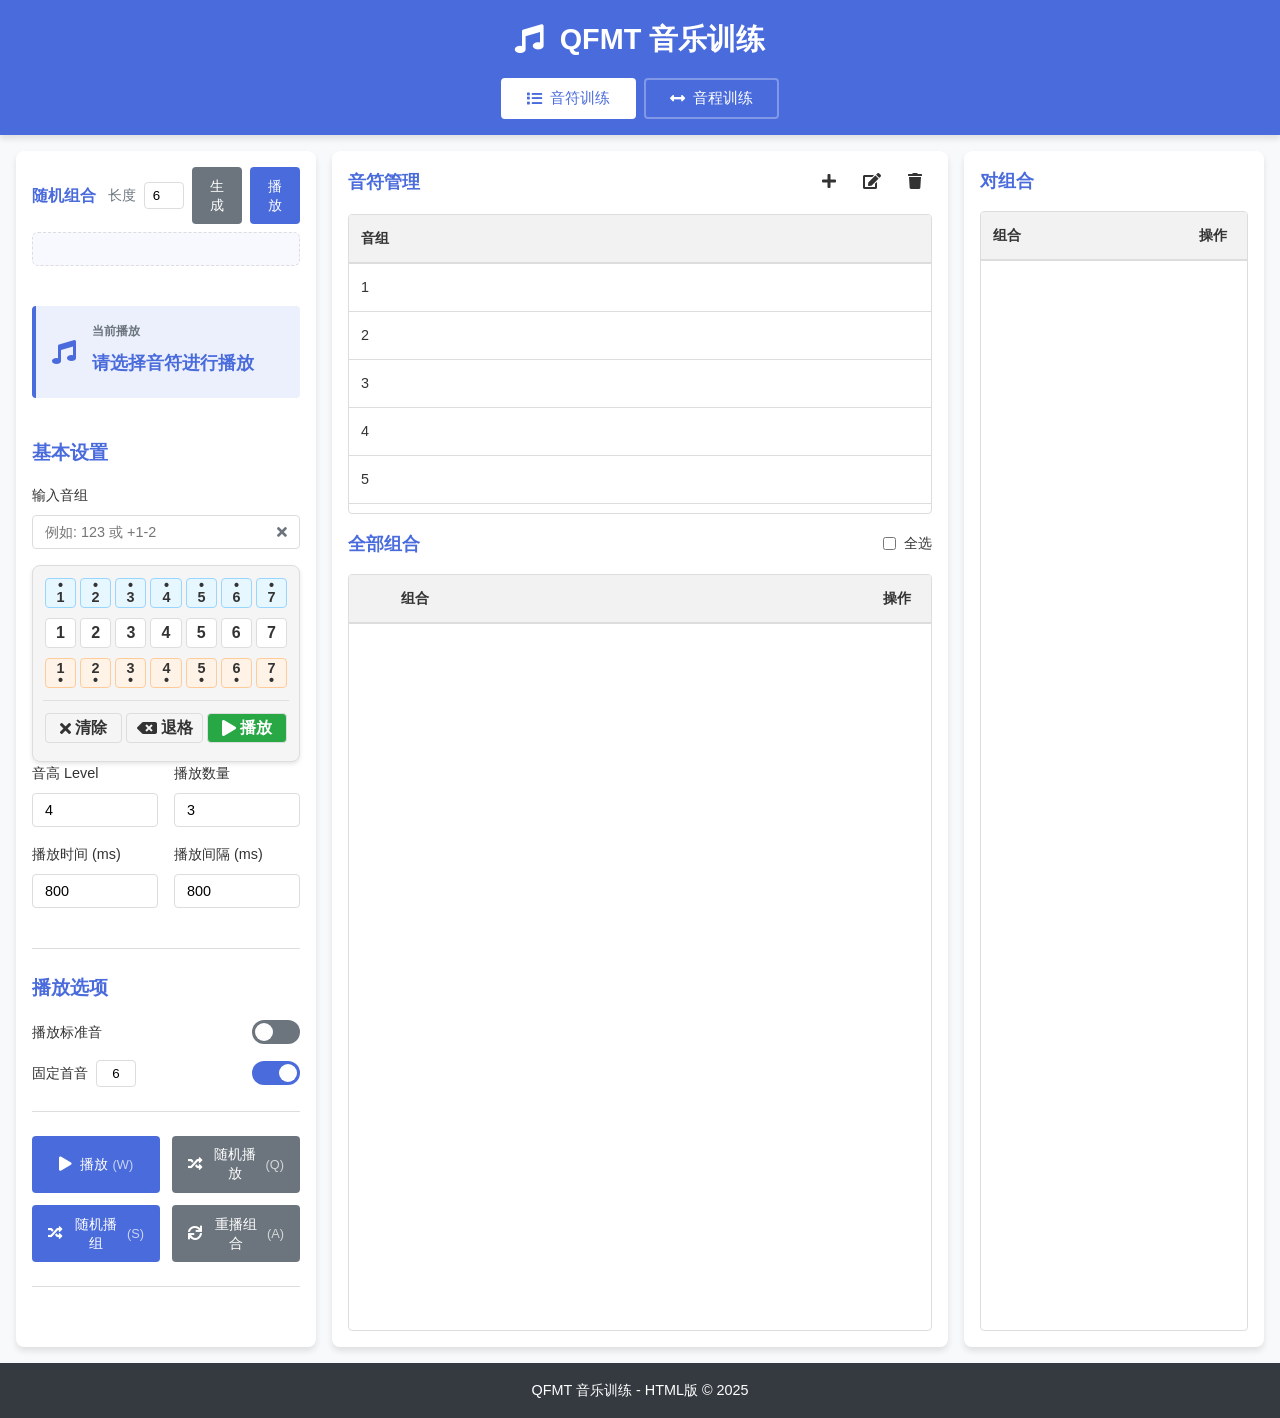
==== index.html @ 1ad18ca5 "手机端" ====
<!DOCTYPE html>
<html lang="zh-CN">
<head>
    <meta charset="UTF-8">
    <meta name="viewport" content="width=device-width, initial-scale=1.0">
    <title>QFMT - 音乐训练</title>
    <link rel="stylesheet" href="styles.css">
    <link rel="stylesheet" href="https://cdnjs.cloudflare.com/ajax/libs/font-awesome/5.15.4/css/all.min.css">
</head>
<body>
    <div class="app-container">
        <header class="app-header">
            <h1><i class="fas fa-music"></i> QFMT 音乐训练</h1>
            <div class="tab-navigation">
                <button class="tab-btn active" data-tab="main-tab">
                    <i class="fas fa-list"></i> 音符训练
                </button>
                <button class="tab-btn" data-tab="interval-tab">
                    <i class="fas fa-arrows-alt-h"></i> 音程训练
                </button>
            </div>
        </header>

         <div class="main-content" id="main-tab">
             <!-- 左侧控制面板 -->
             <div class="control-panel">
                <div class="random-seq-bar">
                    <div class="random-seq-controls">
                        <span class="label">随机组合</span>
                        <label for="randomSeqLen">长度</label>
                        <input type="number" id="randomSeqLen" class="mini-input" value="6" min="2" max="50">
                        <button id="randomSeqButton" class="btn secondary">生成</button>
                        <button id="playRandomSeqButton" class="btn primary">播放</button>
                    </div>
                    <div id="randomSeqDisplay" class="random-seq-display"></div>
                </div>

                 <!-- 播放信息显示区域 -->
                 <div class="playing-info-container">
                     <div class="playing-info">
                         <div class="playing-info-icon">
                             <i class="fas fa-music"></i>
                        </div>
                        <div class="playing-info-text">
                            <div class="playing-label">当前播放</div>
                            <div id="playingContent" class="playing-content">请选择音符进行播放</div>
                        </div>
                    </div>
                </div>

                <div class="panel-section">
                    <h2>基本设置</h2>
                    
                    <div class="form-group">
                        <label for="keyInput">输入音组</label>
                        <div class="input-with-keyboard">
                            <input type="text" id="keyInput" class="form-control" placeholder="例如: 123 或 +1-2">
                            <button id="clearKeyInput" class="clear-btn" title="清除">
                                <i class="fas fa-times"></i>
                            </button>
                        </div>
                    </div>
                    
                    <!-- 小键盘区域 -->
                    <div class="virtual-keyboard">
                        <div class="keyboard-row">
                            <button class="key-btn high-note" data-key="+1">
                                <div class="note-with-dots">
                                    <span class="dots above">•</span>
                                    <span class="note">1</span>
                                </div>
                            </button>
                            <button class="key-btn high-note" data-key="+2">
                                <div class="note-with-dots">
                                    <span class="dots above">•</span>
                                    <span class="note">2</span>
                                </div>
                            </button>
                            <button class="key-btn high-note" data-key="+3">
                                <div class="note-with-dots">
                                    <span class="dots above">•</span>
                                    <span class="note">3</span>
                                </div>
                            </button>
                            <button class="key-btn high-note" data-key="+4">
                                <div class="note-with-dots">
                                    <span class="dots above">•</span>
                                    <span class="note">4</span>
                                </div>
                            </button>
                            <button class="key-btn high-note" data-key="+5">
                                <div class="note-with-dots">
                                    <span class="dots above">•</span>
                                    <span class="note">5</span>
                                </div>
                            </button>
                            <button class="key-btn high-note" data-key="+6">
                                <div class="note-with-dots">
                                    <span class="dots above">•</span>
                                    <span class="note">6</span>
                                </div>
                            </button>
                            <button class="key-btn high-note" data-key="+7">
                                <div class="note-with-dots">
                                    <span class="dots above">•</span>
                                    <span class="note">7</span>
                                </div>
                            </button>
                        </div>
                        <div class="keyboard-row">
                            <button class="key-btn" data-key="1">1</button>
                            <button class="key-btn" data-key="2">2</button>
                            <button class="key-btn" data-key="3">3</button>
                            <button class="key-btn" data-key="4">4</button>
                            <button class="key-btn" data-key="5">5</button>
                            <button class="key-btn" data-key="6">6</button>
                            <button class="key-btn" data-key="7">7</button>
                        </div>
                        <div class="keyboard-row">
                            <button class="key-btn low-note" data-key="-1">
                                <div class="note-with-dots">
                                    <span class="note">1</span>
                                    <span class="dots below">•</span>
                                </div>
                            </button>
                            <button class="key-btn low-note" data-key="-2">
                                <div class="note-with-dots">
                                    <span class="note">2</span>
                                    <span class="dots below">•</span>
                                </div>
                            </button>
                            <button class="key-btn low-note" data-key="-3">
                                <div class="note-with-dots">
                                    <span class="note">3</span>
                                    <span class="dots below">•</span>
                                </div>
                            </button>
                            <button class="key-btn low-note" data-key="-4">
                                <div class="note-with-dots">
                                    <span class="note">4</span>
                                    <span class="dots below">•</span>
                                </div>
                            </button>
                            <button class="key-btn low-note" data-key="-5">
                                <div class="note-with-dots">
                                    <span class="note">5</span>
                                    <span class="dots below">•</span>
                                </div>
                            </button>
                            <button class="key-btn low-note" data-key="-6">
                                <div class="note-with-dots">
                                    <span class="note">6</span>
                                    <span class="dots below">•</span>
                                </div>
                            </button>
                            <button class="key-btn low-note" data-key="-7">
                                <div class="note-with-dots">
                                    <span class="note">7</span>
                                    <span class="dots below">•</span>
                                </div>
                            </button>
                        </div>
                        <div class="keyboard-row action-row">
                            <button id="clearKeyboardBtn" class="key-btn action-key">
                                <i class="fas fa-times"></i> 清除
                            </button>
                            <button id="backspaceBtn" class="key-btn action-key">
                                <i class="fas fa-backspace"></i> 退格
                            </button>
                            <button id="playInputBtn" class="key-btn action-key play-btn">
                                <i class="fas fa-play"></i> 播放
                            </button>
                        </div>
                    </div>
                    
                    <div class="form-row">
                        <div class="form-group half">
                            <label for="levelInput">音高 Level</label>
                            <input type="number" id="levelInput" class="form-control" value="4" min="1" max="8">
                        </div>
                        
                        <div class="form-group half">
                            <label for="ranCnt">播放数量</label>
                            <input type="number" id="ranCnt" class="form-control" value="3" min="1" max="10">
                        </div>
                    </div>
                    
                    <div class="form-row">
                        <div class="form-group half">
                            <label for="playTimeInput">播放时间 (ms)</label>
                            <input type="number" id="playTimeInput" class="form-control" value="800" step="100">
                        </div>
                        
                        <div class="form-group half">
                            <label for="playTimeinterInput">播放间隔 (ms)</label>
                            <input type="number" id="playTimeinterInput" class="form-control" value="800" step="100">
                        </div>
                    </div>
                </div>
                
                <div class="panel-section">
                    <h2>播放选项</h2>
                    
                    <div class="toggle-container">
                        <div class="toggle-item">
                            <span class="toggle-label">播放标准音</span>
                            <label class="switch">
                                <input type="checkbox" id="playStdCheckbox">
                                <span class="slider round"></span>
                            </label>
                        </div>
                        
                        <div class="toggle-item">
                            <div class="toggle-label-with-input">
                                <span class="toggle-label">固定首音</span>
                                <input type="text" id="fixTxt" class="mini-input" value="6">
                            </div>
                            <label class="switch">
                                <input type="checkbox" id="fixChk" checked>
                                <span class="slider round"></span>
                            </label>
                        </div>
                    </div>
                </div>
                
                <div class="panel-section">
                    <div class="buttons-container">
                        <div class="button-row">
                            <button id="playButton" class="btn primary">
                                <i class="fas fa-play"></i> 播放 <span class="shortcut">(W)</span>
                            </button>
                            <button id="repeatButton" class="btn secondary">
                                <i class="fas fa-random"></i> 随机播放 <span class="shortcut">(Q)</span>
                            </button>
                        </div>
                        
                        <div class="button-row">
                            <button id="playCombButton" class="btn primary">
                                <i class="fas fa-random"></i> 随机播组 <span class="shortcut">(S)</span>
                            </button>
                            <button id="repeatCombButton" class="btn secondary">
                                <i class="fas fa-sync"></i> 重播组合 <span class="shortcut">(A)</span>
                            </button>
                        </div>
                    </div>
                </div>
                
                <div id="statusText" class="status-text"></div>
            </div>
            
            <!-- 中间内容区 -->
            <div class="content-area">
                <!-- 音符管理区 -->
                <div class="notes-management">
                    <div class="section-header">
                        <h2>音符管理</h2>
                        <div class="action-buttons">
                            <button id="addNoteButton" class="icon-btn" title="添加音符">
                                <i class="fas fa-plus"></i>
                            </button>
                            <button id="updateNoteButton" class="icon-btn" title="修改音符">
                                <i class="fas fa-edit"></i>
                            </button>
                            <button id="deleteNoteButton" class="icon-btn" title="删除音符">
                                <i class="fas fa-trash"></i>
                            </button>
                        </div>
                    </div>
                    
                    <div class="table-container notes-table">
                        <table id="notesTable" class="data-grid">
                            <thead>
                                <tr>
                                    <th>音组</th>
                                </tr>
                            </thead>
                            <tbody>
                                <!-- Notes will be added here dynamically -->
                            </tbody>
                        </table>
                    </div>
                </div>
                
                <!-- 组合区域 -->
                <div class="combinations-section">
                    <div class="section-header">
                        <h2>全部组合</h2>
                        <div class="select-all">
                            <input type="checkbox" id="selectAllCheckBox">
                            <label for="selectAllCheckBox">全选</label>
                        </div>
                    </div>
                    
                    <div class="table-container">
                        <table id="combinationsTable" class="data-grid">
                            <thead>
                                <tr>
                                    <th width="40px"></th>
                                    <th>组合</th>
                                    <th width="60px">操作</th>
                                </tr>
                            </thead>
                            <tbody>
                                <!-- Combinations will be added here dynamically -->
                            </tbody>
                        </table>
                    </div>
                </div>
            </div>
            
            <!-- 右侧组合区 -->
            <div class="pair-combinations">
                <div class="section-header">
                    <h2>对组合</h2>
                </div>
                
                <div class="table-container">
                    <table id="combinationsSingleTable" class="data-grid">
                        <thead>
                            <tr>
                                <th>组合</th>
                                <th width="60px">操作</th>
                            </tr>
                        </thead>
                        <tbody>
                            <!-- Single combinations will be added here dynamically -->
                        </tbody>
                    </table>
                </div>
            </div>
        </div>

        <!-- 音程训练页面 -->
        <div class="main-content hidden" id="interval-tab">
            <div class="interval-training-full">
                <!-- 顶部控制栏 -->
                <div class="interval-top-bar">
                    <div class="interval-playing-info">
                        <div class="playing-info">
                            <div class="playing-info-icon">
                                <i class="fas fa-music"></i>
                            </div>
                            <div class="playing-info-text">
                                <div class="playing-label">当前音程</div>
                                <div id="intervalPlayingContent" class="playing-content">请选择音程进行训练</div>
                            </div>
                        </div>
                    </div>

                    <div class="interval-control-buttons">
                        <button id="playIntervalButton" class="btn primary">
                            <i class="fas fa-play"></i> 播放 <span class="shortcut">(W)</span>
                        </button>
                        <button id="randomIntervalButton" class="btn secondary">
                            <i class="fas fa-dice"></i> 随机 <span class="shortcut">(Q)</span>
                        </button>
                    </div>

                    <div id="intervalStatusText" class="status-text"></div>
                </div>

                <!-- 中间主要区域 -->
                <div class="interval-main-area">
                    <!-- 左侧设置面板 -->
                    <div class="interval-settings-panel">
                        <div class="settings-section">
                            <h3>音程类型</h3>
                            <select id="intervalType" class="form-control">
                                <option value="">--选择音程--</option>
                                <option value="unison">一度(同音)</option>
                                <option value="minor2">小二度</option>
                                <option value="major2">大二度</option>
                                <option value="minor3">小三度</option>
                                <option value="major3">大三度</option>
                                <option value="perfect4">纯四度</option>
                                <option value="augmented4">增四度</option>
                                <option value="perfect5">纯五度</option>
                                <option value="minor6">小六度</option>
                                <option value="major6">大六度</option>
                                <option value="minor7">小七度</option>
                                <option value="major7">大七度</option>
                                <option value="octave">八度</option>
                            </select>
                        </div>

                        <div class="settings-section">
                            <h3>起始音符</h3>
                            <select id="intervalStartNote" class="form-control">
                                <option value="1">1 (C)</option>
                                <option value="2">2 (D)</option>
                                <option value="3">3 (E)</option>
                                <option value="4">4 (F)</option>
                                <option value="5">5 (G)</option>
                                <option value="6">6 (A)</option>
                                <option value="7">7 (B)</option>
                            </select>
                        </div>

                        <div class="settings-section">
                            <h3>播放方向</h3>
                            <div class="direction-buttons vertical">
                                <button id="ascendingBtn" class="direction-btn active" data-direction="ascending">
                                    <i class="fas fa-arrow-up"></i> 上行
                                </button>
                                <button id="descendingBtn" class="direction-btn" data-direction="descending">
                                    <i class="fas fa-arrow-down"></i> 下行
                                </button>
                                <button id="randomDirectionBtn" class="direction-btn" data-direction="random">
                                    <i class="fas fa-random"></i> 随机
                                </button>
                            </div>
                        </div>

                        <div class="settings-section">
                            <h3>音高和延迟</h3>
                            <div class="form-group">
                                <label for="intervalLevel">Level (1-8)</label>
                                <input type="number" id="intervalLevel" class="form-control" value="4" min="1" max="8">
                            </div>
                            <div class="form-group">
                                <label for="intervalDelay">延迟 (ms)</label>
                                <input type="number" id="intervalDelay" class="form-control" value="500" step="100" min="100">
                            </div>
                        </div>

                        <div class="settings-section">
                            <h3>播放选项</h3>
                            <label class="checkbox-item">
                                <input type="checkbox" id="sequentialPlayback" checked>
                                顺序播放
                            </label>
                            <label class="checkbox-item">
                                <input type="checkbox" id="simultaneousPlayback">
                                同时播放
                            </label>
                        </div>
                    </div>

                    <!-- 中央训练区域 -->
                    <div class="interval-recognition-area">
                        <div class="recognition-header">
                            <h2>音程识别训练</h2>
                        </div>

                        <div class="interval-buttons-grid large">
                            <button class="interval-option-btn" data-interval="unison">
                                <div class="interval-name">一度</div>
                                <div class="interval-semitones">0半音</div>
                            </button>
                            <button class="interval-option-btn" data-interval="minor2">
                                <div class="interval-name">小二度</div>
                                <div class="interval-semitones">1半音</div>
                            </button>
                            <button class="interval-option-btn" data-interval="major2">
                                <div class="interval-name">大二度</div>
                                <div class="interval-semitones">2半音</div>
                            </button>
                            <button class="interval-option-btn" data-interval="minor3">
                                <div class="interval-name">小三度</div>
                                <div class="interval-semitones">3半音</div>
                            </button>
                            <button class="interval-option-btn" data-interval="major3">
                                <div class="interval-name">大三度</div>
                                <div class="interval-semitones">4半音</div>
                            </button>
                            <button class="interval-option-btn" data-interval="perfect4">
                                <div class="interval-name">纯四度</div>
                                <div class="interval-semitones">5半音</div>
                            </button>
                            <button class="interval-option-btn" data-interval="augmented4">
                                <div class="interval-name">增四度</div>
                                <div class="interval-semitones">6半音</div>
                            </button>
                            <button class="interval-option-btn" data-interval="perfect5">
                                <div class="interval-name">纯五度</div>
                                <div class="interval-semitones">7半音</div>
                            </button>
                            <button class="interval-option-btn" data-interval="minor6">
                                <div class="interval-name">小六度</div>
                                <div class="interval-semitones">8半音</div>
                            </button>
                            <button class="interval-option-btn" data-interval="major6">
                                <div class="interval-name">大六度</div>
                                <div class="interval-semitones">9半音</div>
                            </button>
                            <button class="interval-option-btn" data-interval="minor7">
                                <div class="interval-name">小七度</div>
                                <div class="interval-semitones">10半音</div>
                            </button>
                            <button class="interval-option-btn" data-interval="major7">
                                <div class="interval-name">大七度</div>
                                <div class="interval-semitones">11半音</div>
                            </button>
                            <button class="interval-option-btn" data-interval="octave">
                                <div class="interval-name">八度</div>
                                <div class="interval-semitones">12半音</div>
                            </button>
                        </div>
                    </div>

                    <!-- 右侧练习组合 -->
                    <div class="interval-list-panel">
                        <div class="list-header">
                            <h3>训练范围</h3>
                            <div class="list-buttons">
                                <button id="selectAllIntervals" class="range-btn">全选</button>
                                <button id="deselectAllIntervals" class="range-btn">反选</button>
                            </div>
                        </div>

                        <div class="interval-range-list">
                            <label class="checkbox-item">
                                <input type="checkbox" class="interval-range-checkbox" value="unison" checked> 一度
                            </label>
                            <label class="checkbox-item">
                                <input type="checkbox" class="interval-range-checkbox" value="minor2" checked> 小二度
                            </label>
                            <label class="checkbox-item">
                                <input type="checkbox" class="interval-range-checkbox" value="major2" checked> 大二度
                            </label>
                            <label class="checkbox-item">
                                <input type="checkbox" class="interval-range-checkbox" value="minor3" checked> 小三度
                            </label>
                            <label class="checkbox-item">
                                <input type="checkbox" class="interval-range-checkbox" value="major3" checked> 大三度
                            </label>
                            <label class="checkbox-item">
                                <input type="checkbox" class="interval-range-checkbox" value="perfect4" checked> 纯四度
                            </label>
                            <label class="checkbox-item">
                                <input type="checkbox" class="interval-range-checkbox" value="augmented4" checked> 增四度
                            </label>
                            <label class="checkbox-item">
                                <input type="checkbox" class="interval-range-checkbox" value="perfect5" checked> 纯五度
                            </label>
                            <label class="checkbox-item">
                                <input type="checkbox" class="interval-range-checkbox" value="minor6" checked> 小六度
                            </label>
                            <label class="checkbox-item">
                                <input type="checkbox" class="interval-range-checkbox" value="major6" checked> 大六度
                            </label>
                            <label class="checkbox-item">
                                <input type="checkbox" class="interval-range-checkbox" value="minor7" checked> 小七度
                            </label>
                            <label class="checkbox-item">
                                <input type="checkbox" class="interval-range-checkbox" value="major7" checked> 大七度
                            </label>
                            <label class="checkbox-item">
                                <input type="checkbox" class="interval-range-checkbox" value="octave" checked> 八度
                            </label>
                        </div>

                        <button id="generateIntervalsButton" class="btn primary" style="width: 100%; margin-top: 1rem;">
                            <i class="fas fa-list"></i> 生成练习列表 <span class="shortcut">(S)</span>
                        </button>

                        <div class="list-content">
                            <table id="generatedIntervalsTable" class="data-grid">
                                <thead>
                                    <tr>
                                        <th>音符对</th>
                                        <th>音程</th>
                                        <th width="50px">操作</th>
                                    </tr>
                                </thead>
                                <tbody>
                                    <!-- Generated intervals will be added here dynamically -->
                                </tbody>
                            </table>
                        </div>
                    </div>
                </div>
            </div>
        </div>

        <footer class="app-footer">
            <p>QFMT 音乐训练 - HTML版 &copy; 2025</p>
        </footer>
    </div>

    <script src="script.js"></script>
</body>
</html>
---- styles.css ----
:root {
    --primary-color: #4a6bdc;
    --primary-hover: #3a56b0;
    --secondary-color: #6c757d;
    --secondary-hover: #5a6268;
    --success-color: #28a745;
    --danger-color: #dc3545;
    --warning-color: #ffc107;
    --light-color: #f8f9fa;
    --dark-color: #343a40;
    --text-color: #333;
    --border-color: #ddd;
    --bg-color: #f8f9fb;
    --card-bg: #ffffff;
    --shadow: 0 4px 6px rgba(0, 0, 0, 0.1);
    --border-radius: 8px;
    --transition: all 0.3s ease;
    --note-color: #333;
    --dot-color: #333;
}

* {
    box-sizing: border-box;
    margin: 0;
    padding: 0;
    font-family: "Segoe UI", Tahoma, Geneva, Verdana, sans-serif;
}

body {
    background-color: var(--bg-color);
    color: var(--text-color);
    line-height: 1.6;
}

/* 主容器 */
.app-container {
    display: flex;
    flex-direction: column;
    min-height: 100vh;
    width: 100%;
    max-width: 1400px;
    margin: 0 auto;
}

.app-header {
    background-color: var(--primary-color);
    color: white;
    padding: 1rem;
    text-align: center;
    box-shadow: var(--shadow);
}

.app-header h1 {
    font-size: 1.8rem;
    font-weight: 600;
}

.app-header h1 i {
    margin-right: 0.5rem;
}

.main-content {
    display: grid;
    grid-template-columns: 300px minmax(0, 1fr) 300px;
    gap: 1rem;
    padding: 1rem;
    flex: 1;
}

/* 音程训练页面特殊布局 */
#interval-tab.main-content {
    display: flex;
    grid-template-columns: unset;
    padding: 0;
}

/* 让音程训练根容器在横向撑满（flex item 默认不 grow，会导致右侧留白） */
#interval-tab .interval-training-full {
    flex: 1 1 auto;
    min-width: 0;
    width: 100%;
}

.app-footer {
    background-color: var(--dark-color);
    color: white;
    text-align: center;
    padding: 1rem;
    font-size: 0.9rem;
}

/* 左侧控制面板 */
.control-panel {
    background-color: var(--card-bg);
    border-radius: var(--border-radius);
    box-shadow: var(--shadow);
    padding: 1rem;
    display: flex;
    flex-direction: column;
    gap: 1.5rem;
}

/* 播放信息区域 */
.playing-info-container {
    margin-bottom: 1rem;
    position: relative;
}

.playing-info {
    display: flex;
    align-items: center;
    background-color: rgba(74, 107, 220, 0.1);
    border-left: 4px solid var(--primary-color);
    border-radius: 4px;
    padding: 1rem;
    transition: var(--transition);
}

.playing-info.active {
    background-color: rgba(74, 107, 220, 0.2);
    box-shadow: 0 2px 4px rgba(0, 0, 0, 0.05);
}

.playing-info-icon {
    color: var(--primary-color);
    font-size: 1.5rem;
    margin-right: 1rem;
    display: flex;
    align-items: center;
    justify-content: center;
}

.playing-info-icon i {
    animation: pulse 1.5s infinite;
}

.playing-info-text {
    flex: 1;
}

.playing-label {
    font-size: 0.75rem;
    font-weight: 600;
    text-transform: uppercase;
    color: var(--secondary-color);
    margin-bottom: 0.25rem;
}

.playing-content {
    font-size: 1.1rem;
    font-weight: 600;
    color: var(--primary-color);
    word-break: normal;
    padding: 4px 0;
}

.note-combination {
    display: flex;
    align-items: center;
    flex-wrap: wrap;
    gap: 0;
}

.playing-content .note-with-dots,
.playing-content .musical-note {
    margin: 0;
}

/* 音符表示法说明 */
.notation-info {
    background-color: rgba(255, 245, 230, 0.7);
    border: 1px solid #ffd8a8;
    border-radius: var(--border-radius);
    padding: 0.8rem;
    margin-bottom: 1rem;
}

.notation-header {
    display: flex;
    align-items: center;
    font-weight: 600;
    color: #d9480f;
    margin-bottom: 0.5rem;
}

.notation-header i {
    margin-right: 0.5rem;
}

.notation-content {
    font-size: 0.9rem;
}

.notation-example {
    display: flex;
    justify-content: space-around;
    margin: 0.5rem 0;
}

.example-item {
    display: flex;
    align-items: center;
    gap: 0.5rem;
}

.notation-tip {
    font-size: 0.8rem;
    font-style: italic;
    color: #666;
    text-align: center;
    margin-top: 0.5rem;
}

/* 音符样式 */
.musical-note {
    display: inline-flex;
    align-items: center;
    margin: 0 2px;
    font-weight: 600;
}

.note-with-dots {
    position: relative;
    display: inline-block;
    margin: 0;
    text-align: center;
    min-width: 12px;
    height: 30px;
}

.note {
    font-size: 1.1rem;
    color: var(--note-color);
    position: absolute;
    left: 50%;
    top: 50%;
    transform: translate(-50%, -50%);
    line-height: 1;
}

.dots {
    color: var(--dot-color);
    position: absolute;
    left: 50%;
    transform: translateX(-50%);
    line-height: 1;
    display: inline-flex;
    align-items: center;
    gap: 2px;
}

.dots .dot {
    width: 4px;
    height: 4px;
    border-radius: 50%;
    background: currentColor;
    display: inline-block;
}

.dots.above {
    top: -2px;
}

.dots.below {
    bottom: 0px;
}

.note-with-dots .accidental {
    font-size: 0.75em;
    margin-right: 1px;
    position: relative;
    top: -1px;
}

.interval-display {
    display: inline-flex;
    align-items: center;
    gap: 6px;
    flex-wrap: nowrap;
}

.interval-display .sep {
    display: inline-block;
    color: var(--primary-color);
}

@keyframes pulse {
    0% {
        transform: scale(1);
    }
    50% {
        transform: scale(1.2);
    }
    100% {
        transform: scale(1);
    }
}

.panel-section {
    border-bottom: 1px solid var(--border-color);
    padding-bottom: 1.5rem;
}

.panel-section:last-child {
    border-bottom: none;
    padding-bottom: 0;
}

.panel-section h2 {
    font-size: 1.2rem;
    margin-bottom: 1rem;
    color: var(--primary-color);
}

/* 表单元素 */
.form-group {
    margin-bottom: 1rem;
}

.form-group label {
    display: block;
    margin-bottom: 0.5rem;
    font-weight: 500;
    font-size: 0.9rem;
}

.form-control {
    width: 100%;
    padding: 0.5rem 0.75rem;
    border: 1px solid var(--border-color);
    border-radius: 4px;
    font-size: 0.9rem;
    transition: var(--transition);
}

.form-control:focus {
    outline: none;
    border-color: var(--primary-color);
    box-shadow: 0 0 0 2px rgba(74, 107, 220, 0.25);
}

.form-row {
    display: flex;
    gap: 1rem;
}

.form-group.half {
    flex: 1;
    margin-bottom: 1rem;
}

/* 开关样式 */
.toggle-container {
    display: flex;
    flex-direction: column;
    gap: 1rem;
}

.toggle-item {
    display: flex;
    justify-content: space-between;
    align-items: center;
}

.toggle-label {
    font-weight: 500;
    font-size: 0.9rem;
}

.toggle-label-with-input {
    display: flex;
    align-items: center;
    gap: 0.5rem;
}

.mini-input {
    width: 40px;
    padding: 0.3rem;
    border: 1px solid var(--border-color);
    border-radius: 4px;
    text-align: center;
}

.switch {
    position: relative;
    display: inline-block;
    width: 48px;
    height: 24px;
}

.switch input {
    opacity: 0;
    width: 0;
    height: 0;
}

.slider {
    position: absolute;
    cursor: pointer;
    top: 0;
    left: 0;
    right: 0;
    bottom: 0;
    background-color: var(--secondary-color);
    transition: var(--transition);
    border-radius: 24px;
}

.slider:before {
    position: absolute;
    content: "";
    height: 18px;
    width: 18px;
    left: 3px;
    bottom: 3px;
    background-color: white;
    transition: var(--transition);
    border-radius: 50%;
}

input:checked + .slider {
    background-color: var(--primary-color);
}

input:checked + .slider:before {
    transform: translateX(24px);
}

/* 按钮样式 */
.buttons-container {
    display: flex;
    flex-direction: column;
    gap: 0.75rem;
}

.button-row {
    display: flex;
    gap: 0.75rem;
}

.btn {
    padding: 0.6rem 1rem;
    border: none;
    border-radius: 4px;
    cursor: pointer;
    font-weight: 500;
    font-size: 0.9rem;
    transition: var(--transition);
    display: flex;
    align-items: center;
    justify-content: center;
    flex: 1;
}

.btn i {
    margin-right: 0.5rem;
}

.btn.primary {
    background-color: var(--primary-color);
    color: white;
}

.btn.primary:hover {
    background-color: var(--primary-hover);
}

.btn.secondary {
    background-color: var(--secondary-color);
    color: white;
}

.btn.secondary:hover {
    background-color: var(--secondary-hover);
}

.shortcut {
    opacity: 0.7;
    font-size: 0.8rem;
    margin-left: 0.3rem;
}

.icon-btn {
    background-color: transparent;
    border: none;
    font-size: 1rem;
    cursor: pointer;
    padding: 0.4rem 0.6rem;
    border-radius: 4px;
    transition: var(--transition);
    color: var(--text-color);
}

.icon-btn:hover {
    background-color: rgba(0, 0, 0, 0.05);
    color: var(--primary-color);
}

/* 状态文本 */
.status-text {
    color: var(--danger-color);
    min-height: 20px;
    font-size: 0.9rem;
    margin-top: auto;
    padding-top: 1rem;
}

/* 中间内容区和右侧区域 */
.content-area, .pair-combinations {
    background-color: var(--card-bg);
    border-radius: var(--border-radius);
    box-shadow: var(--shadow);
    display: flex;
    flex-direction: column;
    overflow: hidden;
}

.content-area {
    display: grid;
    grid-template-rows: minmax(180px, auto) 1fr;
    gap: 1rem;
    padding: 1rem;
}

.notes-management, .combinations-section {
    display: flex;
    flex-direction: column;
}

.pair-combinations {
    padding: 1rem;
}

/* 表格头部 */
.section-header {
    display: flex;
    justify-content: space-between;
    align-items: center;
    margin-bottom: 1rem;
}

.section-header h2 {
    font-size: 1.1rem;
    color: var(--primary-color);
}

.random-seq-controls {
    display: flex;
    align-items: center;
    gap: 0.5rem;
    flex-wrap: wrap;
}

.random-seq-controls label {
    font-size: 0.9rem;
    color: var(--secondary-color);
}

.random-seq-controls .label {
    font-weight: 600;
    color: var(--primary-color);
    margin-right: 0.25rem;
}

.random-seq-bar {
    display: flex;
    flex-direction: column;
    gap: 0.5rem;
    margin-bottom: 1rem;
}

.random-seq-display {
    min-height: 34px;
    padding: 6px 8px;
    border: 1px dashed var(--border-color);
    border-radius: 6px;
    background: rgba(74, 107, 220, 0.04);
    display: flex;
    align-items: center;
}

.random-seq-display .note-with-dots {
    height: 40px;
    min-width: 18px;
}

.random-seq-display .note {
    font-size: 1.6rem;
}

.action-buttons {
    display: flex;
    gap: 0.5rem;
}

.select-all {
    display: flex;
    align-items: center;
    gap: 0.5rem;
    font-size: 0.9rem;
}

/* 表格样式 */
.table-container {
    flex: 1;
    overflow: auto;
    border: 1px solid var(--border-color);
    border-radius: 4px;
}

.notes-table {
    max-height: 300px;
}

.data-grid {
    width: 100%;
    border-collapse: collapse;
}

.data-grid th {
    background-color: #f2f2f2;
    position: sticky;
    top: 0;
    z-index: 10;
    padding: 0.75rem;
    text-align: left;
    font-weight: 600;
    font-size: 0.9rem;
    border-bottom: 2px solid var(--border-color);
}

.data-grid td {
    padding: 0.75rem;
    border-bottom: 1px solid var(--border-color);
    font-size: 0.9rem;
}

.data-grid tr:last-child td {
    border-bottom: none;
}

.data-grid tr:hover {
    background-color: rgba(0, 0, 0, 0.02);
}

.data-grid tr.selected {
    background-color: rgba(74, 107, 220, 0.1);
}

.data-grid td .btn {
    padding: 0.3rem 0.5rem;
    font-size: 0.8rem;
}

/* 响应式布局 */
@media (max-width: 1200px) {
    .main-content {
        grid-template-columns: 280px 1fr 280px;
    }
}

@media (max-width: 992px) {
    .main-content {
        grid-template-columns: 1fr 1fr;
    }
    
    .pair-combinations {
        grid-column: span 2;
        margin-top: 1rem;
    }
}

@media (max-width: 768px) {
    .main-content {
        grid-template-columns: 1fr;
        padding: 0.75rem;
    }
    
    .content-area, .pair-combinations {
        grid-column: span 1;
    }

    .control-panel,
    .content-area,
    .pair-combinations {
        padding: 0.75rem;
    }

    .data-grid th,
    .data-grid td {
        padding: 0.5rem;
        font-size: 0.85rem;
    }
}

@media (max-width: 480px) {
    .app-header h1 {
        font-size: 1.25rem;
    }

    .random-seq-controls .btn {
        flex: 1 1 120px;
    }

    .random-seq-display {
        padding: 8px;
    }
}

/* 输入框和键盘相关样式 */
.input-with-keyboard {
    position: relative;
    display: flex;
    align-items: center;
}

.input-with-keyboard .form-control {
    flex: 1;
    padding-right: 2.5rem;
}

.clear-btn {
    position: absolute;
    right: 0.5rem;
    background: none;
    border: none;
    color: var(--secondary-color);
    cursor: pointer;
    font-size: 0.9rem;
    padding: 0.3rem;
    border-radius: 50%;
    transition: var(--transition);
}

.clear-btn:hover {
    background-color: rgba(0, 0, 0, 0.05);
    color: var(--danger-color);
}

/* 虚拟键盘样式 */
.virtual-keyboard {
    border: 1px solid var(--border-color);
    border-radius: 8px;
    padding: 10px;
    background-color: var(--bg-secondary, #f5f5f5);
    box-shadow: 0 2px 4px rgba(0, 0, 0, 0.1);
    margin-top: 15px;
    width: 100%;
    overflow: hidden;
}

.keyboard-row {
    display: flex;
    justify-content: space-between;
    margin-bottom: 6px;
    width: 100%;
}

.keyboard-row.action-row {
    margin-top: 10px;
    border-top: 1px solid var(--border-color-light, #e0e0e0);
    padding-top: 10px;
}

.key-btn {
    min-width: 30px;
    height: 30px;
    margin: 2px;
    border-radius: 4px;
    border: 1px solid var(--border-color);
    background-color: var(--bg-element, white);
    color: var(--text-color);
    font-size: 16px;
    font-weight: 600;
    cursor: pointer;
    transition: all 0.2s ease;
    display: flex;
    align-items: center;
    justify-content: center;
    flex: 1;
}

@media (max-width: 350px) {
    .key-btn {
        min-width: 25px;
        height: 25px;
        font-size: 12px;
        margin: 1px;
    }
    
    .key-btn.action-key {
        font-size: 12px;
    }
    
    .key-btn.action-key i {
        font-size: 12px;
        margin-right: 2px;
    }
}

.key-btn:hover {
    background-color: var(--highlight-color, #f0f0f0);
    transform: translateY(-1px);
    box-shadow: 0 1px 2px rgba(0, 0, 0, 0.1);
}

.key-btn:active {
    transform: translateY(0);
    box-shadow: none;
}

/* 键盘按钮上的音符样式 */
.key-btn .note-with-dots {
    min-width: auto;
    height: auto;
    position: relative;
    display: inline-block;
    transform: scale(0.9);
}

.key-btn .note {
    position: static;
    transform: none;
    padding: 0;
    font-size: 16px;
}

.key-btn .dots {
    position: static;
    transform: none;
    display: block;
    margin: -2px 0;
}

.key-btn .dots.above {
    margin-bottom: -4px;
}

.key-btn .dots.below {
    margin-top: -4px;
}

.key-btn.high-note {
    background-color: #e6f7ff;
    color: #0066cc;
    border-color: #99d6ff;
}

.key-btn.high-note:hover {
    background-color: #ccefff;
}

.key-btn.mid-note {
    background-color: #f5f5f5;
    color: #444444;
}

.key-btn.low-note {
    background-color: #fff2e6;
    color: #cc6600;
    border-color: #ffcc99;
}

.key-btn.low-note:hover {
    background-color: #ffe5cc;
}

.key-btn.action-key {
    background-color: var(--bg-element-darker);
    font-size: 16px;
    min-width: 50px;
}

.key-btn.action-key i {
    font-size: 16px;
    margin-right: 4px;
}

.key-btn.play-btn {
    background-color: var(--success-color);
    color: white;
    min-width: 80px;
}

.key-btn.play-btn:hover {
    background-color: var(--success-color-hover, #3d8b3d);
}

/* ==================== 音程训练样式 ==================== */

/* 隐藏类 */
.hidden {
    display: none !important;
}

/* Tab导航 */
.tab-navigation {
    display: flex;
    justify-content: center;
    gap: 0.5rem;
    margin-top: 1rem;
    flex-wrap: wrap;
}

.tab-btn {
    padding: 0.5rem 1.5rem;
    border: 2px solid rgba(255, 255, 255, 0.3);
    background-color: transparent;
    color: white;
    cursor: pointer;
    border-radius: 4px;
    font-weight: 500;
    font-size: 0.95rem;
    transition: var(--transition);
    display: flex;
    align-items: center;
    gap: 0.5rem;
}

.tab-btn:hover {
    border-color: white;
    background-color: rgba(255, 255, 255, 0.1);
}

.tab-btn.active {
    background-color: white;
    color: var(--primary-color);
    border-color: white;
}

/* 音程训练全屏布局 */
.interval-training-full {
    display: flex;
    flex-direction: column;
    height: 100%;
    padding: 0;
    background-color: var(--bg-color);
}

/* 顶部控制栏 */
.interval-top-bar {
    display: flex;
    justify-content: space-between;
    align-items: center;
    gap: 1rem;
    padding: 1rem;
    background-color: white;
    border-bottom: 1px solid var(--border-color);
    flex-wrap: wrap;
}

.interval-playing-info {
    flex: 1;
    min-width: 200px;
}

.interval-playing-info .playing-info {
    background-color: rgba(74, 107, 220, 0.1);
    border-left: 3px solid var(--primary-color);
}

.interval-control-buttons {
    display: flex;
    gap: 0.5rem;
    flex-wrap: wrap;
}

.interval-control-buttons .btn {
    min-width: 100px;
}

/* 中间主要区域 */
.interval-main-area {
    display: grid;
    /* 三栏：左侧设置 / 中央训练 / 右侧列表（左右给足可用宽度，中央自适应） */
    grid-template-columns: minmax(260px, 320px) minmax(0, 1fr) minmax(300px, 420px);
    gap: 1rem;
    padding: 1rem;
    flex: 1;
    overflow: hidden;
    width: 100%;
}

/* 左侧设置面板 */
.interval-settings-panel {
    background-color: white;
    border-radius: var(--border-radius);
    box-shadow: var(--shadow);
    padding: 1rem;
    overflow-y: auto;
    display: flex;
    flex-direction: column;
    gap: 1rem;
    width: 100%;
    min-width: 0;
}

.settings-section {
    border-bottom: 1px solid var(--border-color);
    padding-bottom: 1rem;
}

.settings-section:last-child {
    border-bottom: none;
    padding-bottom: 0;
}

.settings-section h3 {
    font-size: 0.95rem;
    color: var(--primary-color);
    margin-bottom: 0.5rem;
    font-weight: 600;
}

.settings-section .form-group {
    margin-bottom: 0.75rem;
}

.settings-section .form-group label {
    font-size: 0.85rem;
    margin-bottom: 0.25rem;
}

.settings-section .direction-buttons.vertical {
    display: flex;
    flex-direction: column;
    gap: 0.5rem;
}

.settings-section .checkbox-item {
    display: flex;
    align-items: center;
    gap: 0.5rem;
    font-size: 0.9rem;
    padding: 0.25rem 0;
}

/* 中央训练区域 */
.interval-recognition-area {
    background-color: white;
    border-radius: var(--border-radius);
    box-shadow: var(--shadow);
    padding: 1rem;
    display: flex;
    flex-direction: column;
    overflow-y: auto;
    width: 100%;
    min-width: 0;
}

.recognition-header {
    text-align: center;
    margin-bottom: 1rem;
}

.recognition-header h2 {
    font-size: 1.3rem;
    color: var(--primary-color);
    margin-bottom: 0;
}

.recognition-header p {
    font-size: 0.9rem;
    color: var(--secondary-color);
}

/* 音程按钮网格 - 大型 */
.interval-buttons-grid.large {
    display: grid;
    grid-template-columns: repeat(auto-fill, minmax(110px, 1fr));
    gap: 0.75rem;
    flex: 1;
    width: 100%;
    height: 100%;
}

.interval-option-btn {
    padding: 0.75rem 0.5rem;
    border: 2px solid var(--border-color);
    background-color: var(--card-bg);
    color: var(--text-color);
    cursor: pointer;
    border-radius: 6px;
    font-weight: 600;
    font-size: 0.8rem;
    transition: var(--transition);
    display: flex;
    flex-direction: column;
    align-items: center;
    justify-content: center;
    gap: 0.25rem;
    text-align: center;
    min-height: 90px;
    word-wrap: break-word;
    overflow-wrap: break-word;
}

.interval-option-btn:hover {
    border-color: var(--primary-color);
    background-color: rgba(74, 107, 220, 0.05);
    transform: translateY(-2px);
}

.interval-option-btn .interval-name {
    font-weight: 600;
    font-size: 0.85rem;
    line-height: 1.2;
    word-wrap: break-word;
}

.interval-option-btn .interval-semitones {
    font-size: 0.75rem;
    color: var(--secondary-color);
    line-height: 1.1;
}

.interval-option-btn.correct {
    background-color: var(--success-color);
    color: white;
    border-color: var(--success-color);
    animation: pulse-correct 0.6s ease;
}

.interval-option-btn.incorrect {
    background-color: var(--danger-color);
    color: white;
    border-color: var(--danger-color);
    animation: pulse-incorrect 0.6s ease;
}

@keyframes pulse-correct {
    0% {
        transform: scale(1);
    }
    50% {
        transform: scale(1.1);
    }
    100% {
        transform: scale(1);
    }
}

@keyframes pulse-incorrect {
    0%, 100% {
        transform: translateX(0);
    }
    25% {
        transform: translateX(-3px);
    }
    75% {
        transform: translateX(3px);
    }
}

/* 右侧练习组合面板 */
.interval-list-panel {
    background-color: white;
    border-radius: var(--border-radius);
    box-shadow: var(--shadow);
    padding: 1rem;
    display: flex;
    flex-direction: column;
    overflow: hidden;
    width: 100%;
    min-width: 0;
}

.list-header {
    margin-bottom: 1rem;
}

.list-header h3 {
    font-size: 0.95rem;
    color: var(--primary-color);
    margin-bottom: 0.5rem;
    font-weight: 600;
}

.list-buttons {
    display: flex;
    gap: 0.5rem;
    margin-bottom: 0.75rem;
}

.range-btn {
    flex: 1;
    padding: 0.35rem 0.5rem;
    border: 1px solid var(--border-color);
    background-color: var(--light-color);
    color: var(--text-color);
    border-radius: 4px;
    cursor: pointer;
    font-weight: 500;
    font-size: 0.8rem;
    transition: var(--transition);
}

.range-btn:hover {
    background-color: rgba(74, 107, 220, 0.1);
    border-color: var(--primary-color);
    color: var(--primary-color);
}

/* 音程范围列表 */
.interval-range-list {
    display: flex;
    flex-direction: column;
    gap: 0.5rem;
    max-height: 200px;
    overflow-y: auto;
    margin-bottom: 0.75rem;
    padding: 0.5rem;
    background-color: var(--bg-color);
    border-radius: 4px;
}

.interval-range-list .checkbox-item {
    display: flex;
    align-items: center;
    gap: 0.5rem;
    font-size: 0.85rem;
    padding: 0.25rem 0.5rem;
}

.interval-range-list .checkbox-item input {
    cursor: pointer;
}

/* 练习列表内容 */
.list-content {
    flex: 1;
    overflow-y: auto;
    border: 1px solid var(--border-color);
    border-radius: 4px;
}

.list-content .data-grid {
    width: 100%;
    font-size: 0.85rem;
}

.list-content .data-grid th,
.list-content .data-grid td {
    padding: 0.5rem;
}

.list-content .btn {
    padding: 0.25rem 0.5rem;
    font-size: 0.75rem;
}

/* 响应式布局 */
@media (max-width: 1400px) {
    .interval-main-area {
        grid-template-columns: minmax(240px, 300px) minmax(0, 1fr) minmax(280px, 360px);
    }
}

@media (max-width: 1200px) {
    .interval-main-area {
        grid-template-columns: minmax(220px, 280px) minmax(0, 1fr) minmax(260px, 320px);
    }
}

@media (max-width: 992px) {
    .interval-main-area {
        grid-template-columns: 1fr;
    }

    .interval-settings-panel,
    .interval-list-panel {
        max-height: 250px;
    }
}

@media (max-width: 768px) {
    .interval-top-bar {
        flex-direction: column;
        align-items: stretch;
    }

    .interval-playing-info,
    .interval-control-buttons {
        width: 100%;
    }

    .interval-control-buttons {
        flex-wrap: wrap;
    }

    .interval-main-area {
        grid-template-columns: 1fr;
        gap: 0.75rem;
    }

    .interval-buttons-grid.large {
        grid-template-columns: repeat(auto-fit, minmax(70px, 1fr));
    }

    .tab-btn i {
        display: none;
    }
}

/* 音程范围选择框样式 */
.checkbox-group {
    display: grid;
    grid-template-columns: repeat(2, 1fr);
    gap: 0.5rem;
    margin-bottom: 0.75rem;
    padding: 0.75rem;
    background-color: var(--bg-color);
    border: 1px solid var(--border-color);
    border-radius: 4px;
}

@media (max-width: 768px) {
    .checkbox-group {
        grid-template-columns: 1fr;
    }
}

.checkbox-item {
    display: flex;
    align-items: center;
    gap: 0.5rem;
    font-size: 0.9rem;
    cursor: pointer;
    user-select: none;
}

.checkbox-item input[type="checkbox"] {
    cursor: pointer;
    width: 16px;
    height: 16px;
    margin: 0;
    accent-color: var(--primary-color);
}

.checkbox-item:hover {
    color: var(--primary-color);
}

.range-buttons {
    display: flex;
    gap: 0.5rem;
}

.range-btn {
    flex: 1;
    padding: 0.4rem 0.75rem;
    border: 1px solid var(--border-color);
    background-color: var(--light-color);
    color: var(--text-color);
    border-radius: 4px;
    cursor: pointer;
    font-weight: 500;
    font-size: 0.85rem;
    transition: var(--transition);
}

.range-btn:hover {
    background-color: rgba(74, 107, 220, 0.1);
    border-color: var(--primary-color);
    color: var(--primary-color);
}

/* 播放方向按钮样式 */
.direction-buttons {
    display: flex;
    gap: 0.5rem;
}

.direction-btn {
    flex: 1;
    padding: 0.6rem 0.75rem;
    border: 2px solid var(--border-color);
    background-color: var(--card-bg);
    color: var(--text-color);
    border-radius: 4px;
    cursor: pointer;
    font-weight: 500;
    font-size: 0.9rem;
    transition: var(--transition);
    display: flex;
    align-items: center;
    justify-content: center;
    gap: 0.5rem;
}

.direction-btn:hover {
    border-color: var(--primary-color);
    background-color: rgba(74, 107, 220, 0.05);
}

.direction-btn.active {
    background-color: var(--primary-color);
    color: white;
    border-color: var(--primary-color);
}

.direction-btn i {
    font-size: 1rem;
}
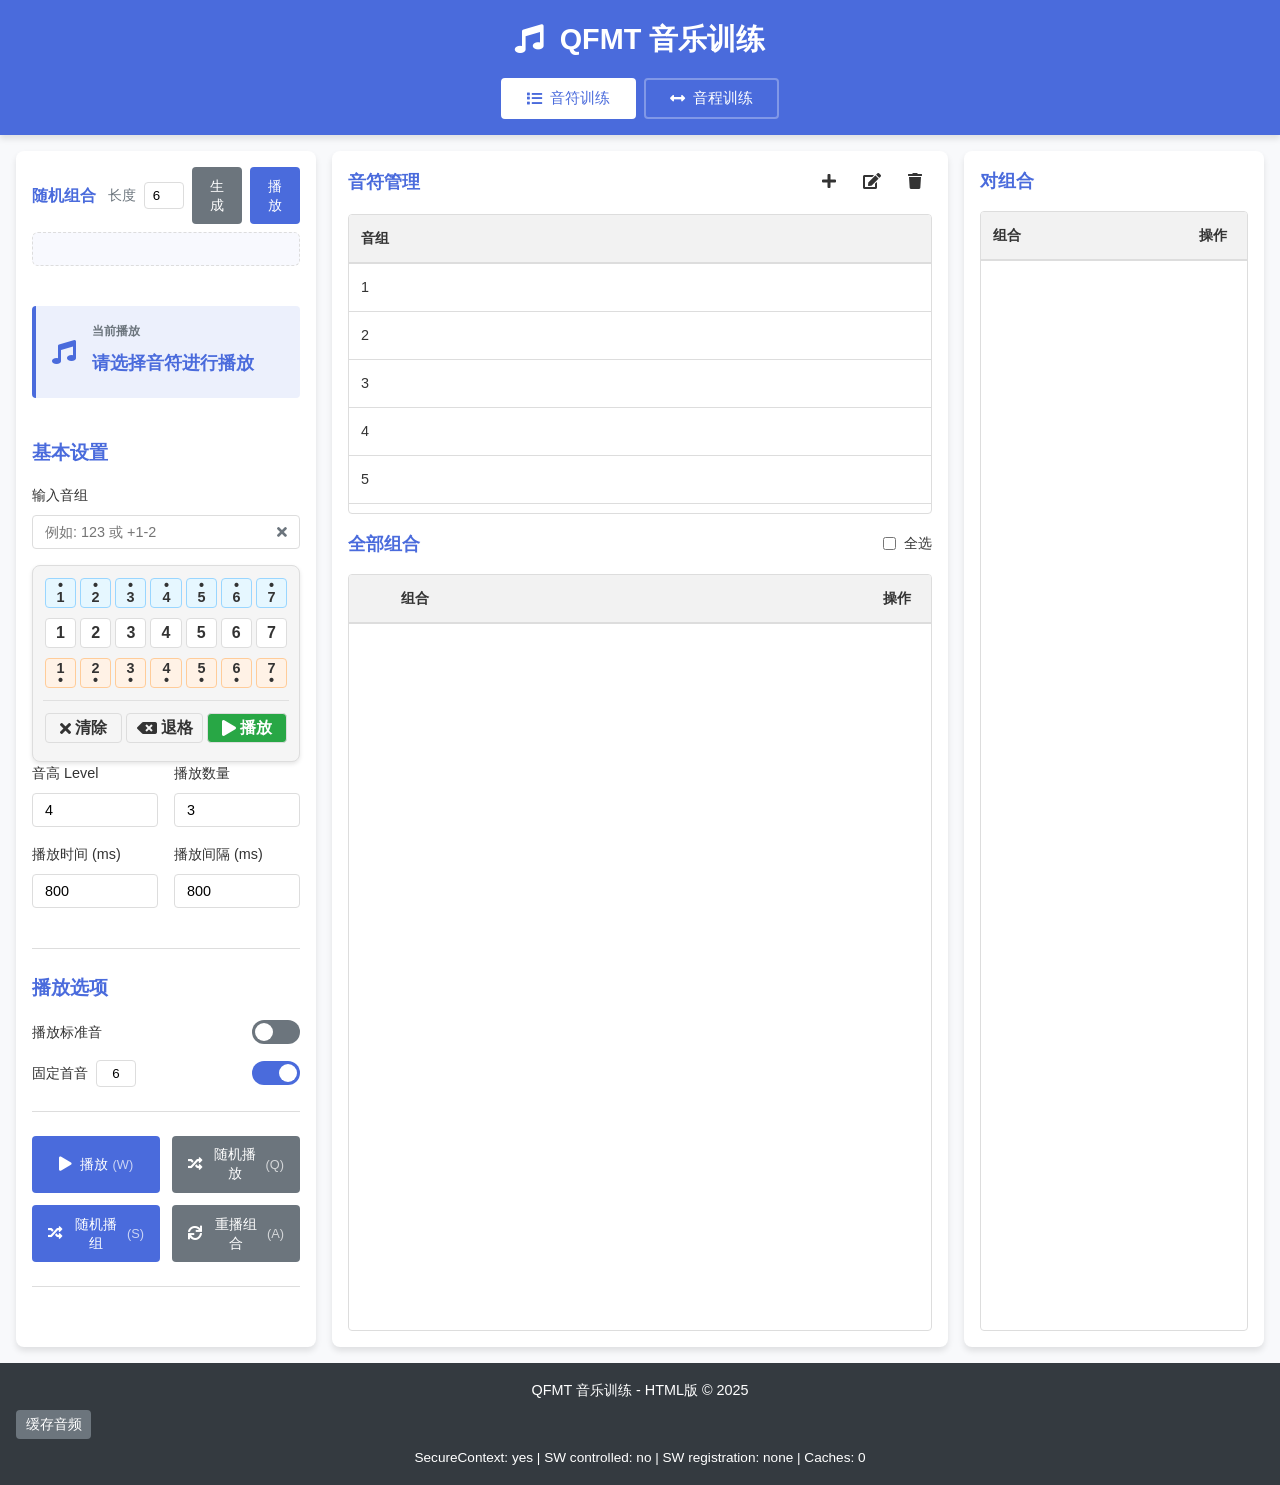
==== commit afaed6b0: "webapp" ====
--- a/index.html
+++ b/index.html
@@ -1,12 +1,16 @@
 <!DOCTYPE html>
 <html lang="zh-CN">
-<head>
-    <meta charset="UTF-8">
-    <meta name="viewport" content="width=device-width, initial-scale=1.0">
-    <title>QFMT - 音乐训练</title>
-    <link rel="stylesheet" href="styles.css">
-    <link rel="stylesheet" href="https://cdnjs.cloudflare.com/ajax/libs/font-awesome/5.15.4/css/all.min.css">
-</head>
+    <head>
+        <meta charset="UTF-8">
+        <meta name="viewport" content="width=device-width, initial-scale=1.0">
+        <title>QFMT - 音乐训练</title>
+        <meta name="theme-color" content="#4a6bdc">
+        <link rel="manifest" href="manifest.webmanifest">
+        <meta name="apple-mobile-web-app-capable" content="yes">
+        <meta name="apple-mobile-web-app-title" content="QFMT">
+        <link rel="stylesheet" href="styles.css">
+        <link rel="stylesheet" href="https://cdnjs.cloudflare.com/ajax/libs/font-awesome/5.15.4/css/all.min.css">
+    </head>
 <body>
     <div class="app-container">
         <header class="app-header">
@@ -575,6 +579,10 @@
 
         <footer class="app-footer">
             <p>QFMT 音乐训练 - HTML版 &copy; 2025</p>
+            <div style="margin-top: 0.5rem;">
+                <button id="cacheAudioBtn" class="btn secondary" style="padding: 0.35rem 0.6rem; font-size: 0.85rem;">缓存音频</button>
+            </div>
+            <div id="pwaStatus" style="margin-top: 0.5rem; font-size: 0.85rem;"></div>
         </footer>
     </div>
 
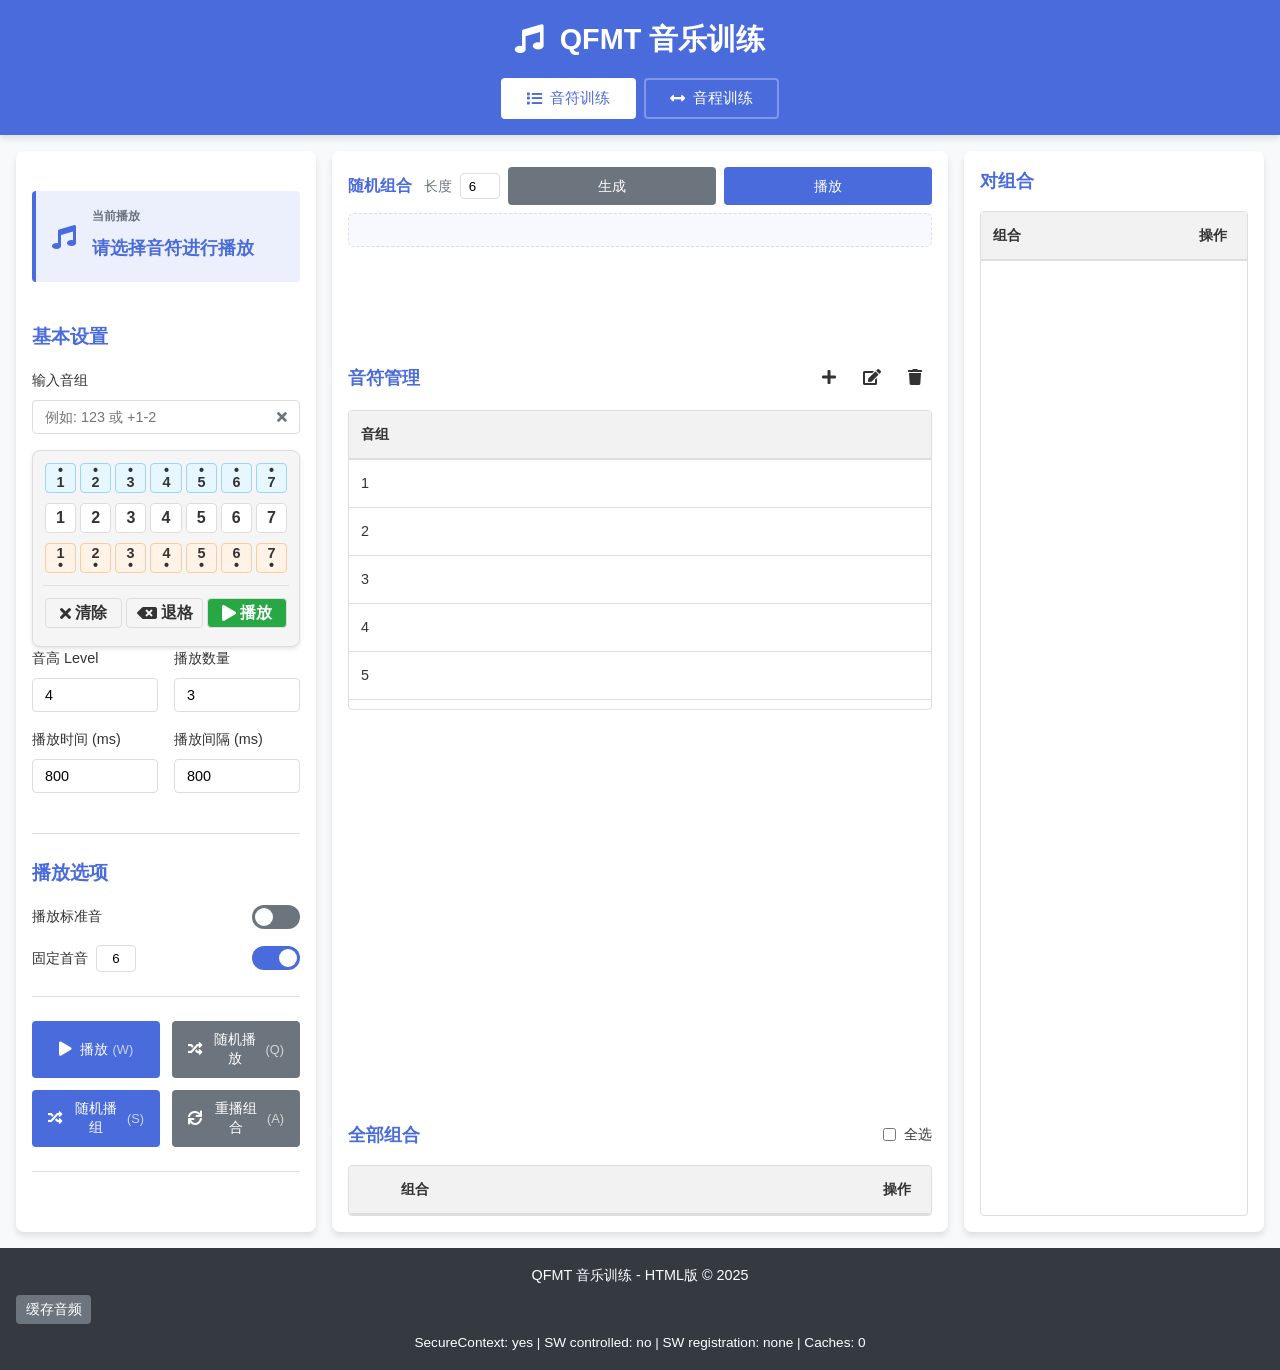
==== commit 5e50c434: "1" ====
--- a/index.html
+++ b/index.html
@@ -27,17 +27,19 @@
 
          <div class="main-content" id="main-tab">
              <!-- 左侧控制面板 -->
-             <div class="control-panel">
-                <div class="random-seq-bar">
-                    <div class="random-seq-controls">
-                        <span class="label">随机组合</span>
-                        <label for="randomSeqLen">长度</label>
-                        <input type="number" id="randomSeqLen" class="mini-input" value="6" min="2" max="50">
-                        <button id="randomSeqButton" class="btn secondary">生成</button>
-                        <button id="playRandomSeqButton" class="btn primary">播放</button>
-                    </div>
-                    <div id="randomSeqDisplay" class="random-seq-display"></div>
-                </div>
+              <div class="control-panel">
+                 <div id="randomSeqHostMobile">
+                     <div class="random-seq-bar">
+                         <div class="random-seq-controls">
+                             <span class="label">随机组合</span>
+                             <label for="randomSeqLen">长度</label>
+                             <input type="number" id="randomSeqLen" class="mini-input" value="6" min="2" max="50">
+                             <button id="randomSeqButton" class="btn secondary">生成</button>
+                             <button id="playRandomSeqButton" class="btn primary">播放</button>
+                         </div>
+                         <div id="randomSeqDisplay" class="random-seq-display"></div>
+                     </div>
+                 </div>
 
                  <!-- 播放信息显示区域 -->
                  <div class="playing-info-container">
@@ -254,6 +256,7 @@
             
             <!-- 中间内容区 -->
             <div class="content-area">
+                <div id="randomSeqHostDesktop"></div>
                 <!-- 音符管理区 -->
                 <div class="notes-management">
                     <div class="section-header">
--- a/styles.css
+++ b/styles.css
@@ -569,23 +569,29 @@
     margin-bottom: 1rem;
 }
 
+#randomSeqHostDesktop:empty,
+#randomSeqHostMobile:empty {
+    display: none;
+}
+
 .random-seq-display {
     min-height: 34px;
-    padding: 6px 8px;
+    padding: 10px 12px;
     border: 1px dashed var(--border-color);
     border-radius: 6px;
     background: rgba(74, 107, 220, 0.04);
     display: flex;
     align-items: center;
+    gap: 40px;
 }
 
 .random-seq-display .note-with-dots {
-    height: 40px;
-    min-width: 18px;
+    height: 72px;
+    min-width: 26px;
 }
 
 .random-seq-display .note {
-    font-size: 1.6rem;
+    font-size: 2.8rem;
 }
 
 .action-buttons {
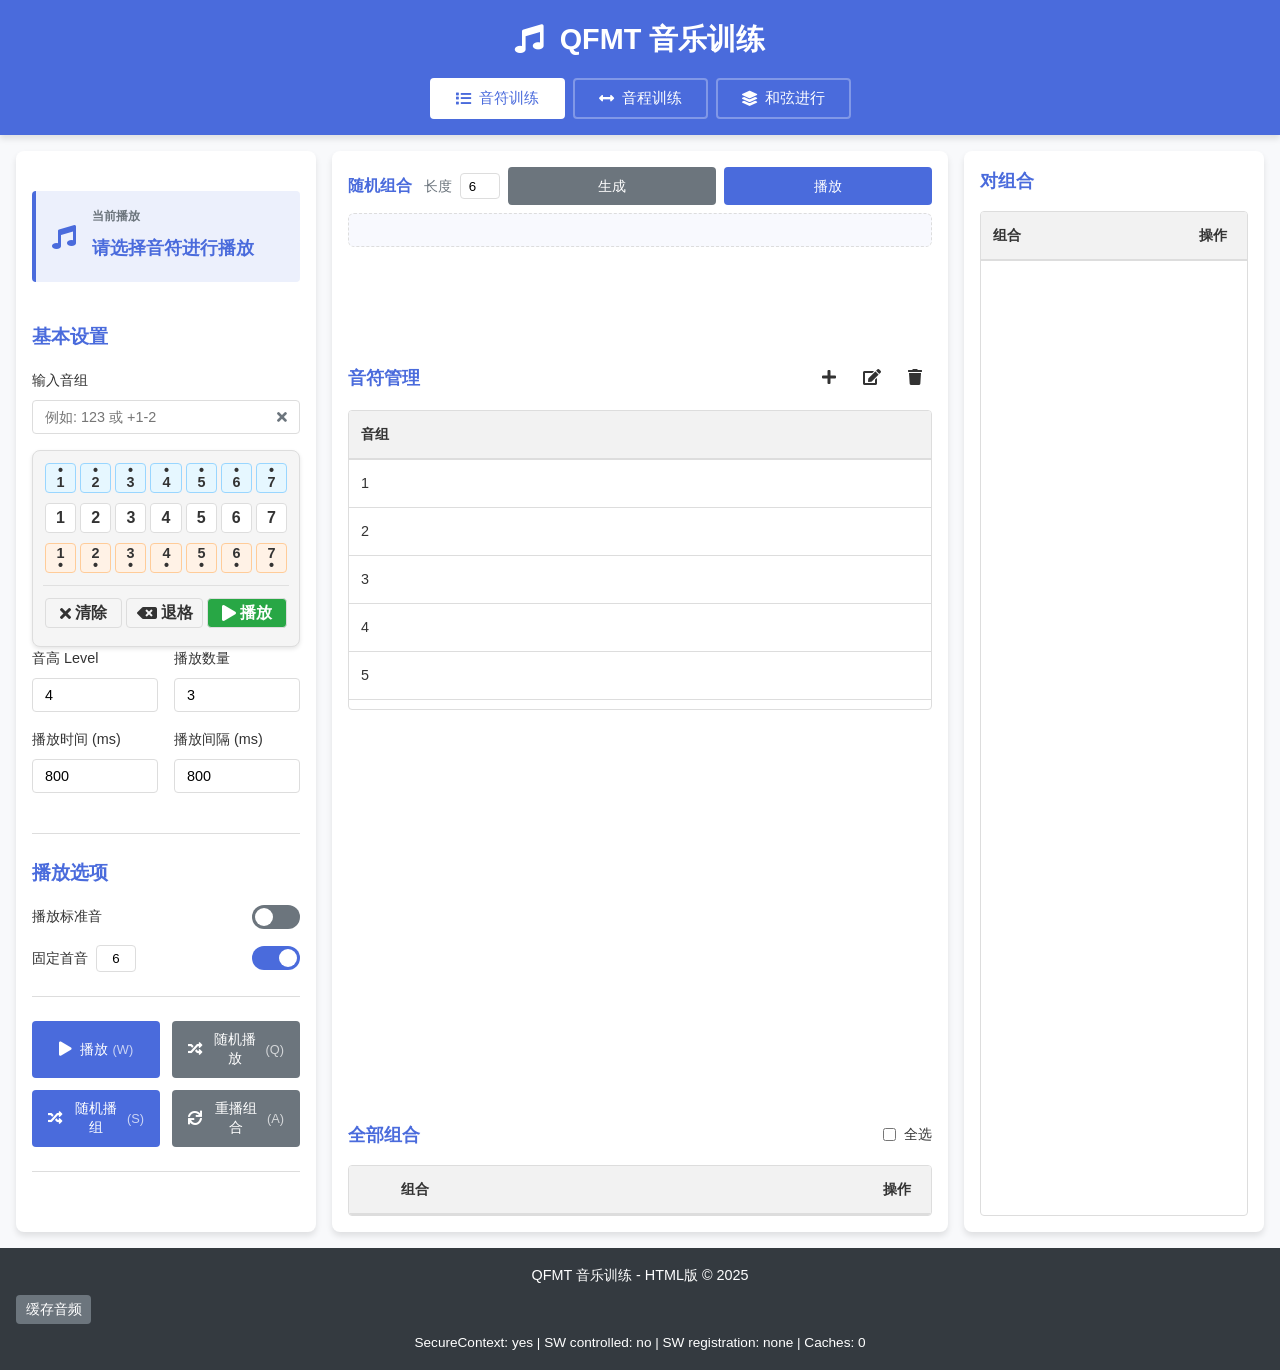
==== commit 0134f1e6: "Add styled chord progression trainer" ====
--- a/index.html
+++ b/index.html
@@ -22,6 +22,9 @@
                 <button class="tab-btn" data-tab="interval-tab">
                     <i class="fas fa-arrows-alt-h"></i> 音程训练
                 </button>
+                <button class="tab-btn" data-tab="chord-tab">
+                    <i class="fas fa-layer-group"></i> 和弦进行
+                </button>
             </div>
         </header>
 
@@ -334,6 +337,92 @@
                         </tbody>
                     </table>
                 </div>
+            </div>
+        </div>
+
+        <!-- 和弦进行页面 -->
+        <div class="main-content hidden chord-tab" id="chord-tab">
+            <div class="chord-workspace">
+                <section class="chord-hero">
+                    <div>
+                        <p class="eyebrow"><i class="fas fa-sparkles"></i> 流行和声练习</p>
+                        <h2>把常用和弦进行弹出来</h2>
+                        <p>以 C 大调为基准：1=C、2=Dm、3=Em、4=F、5=G、6=Am、7=Bdim。每个和弦默认同时按下，也可以切换为分解和弦。</p>
+                    </div>
+                    <div class="chord-key-badge">
+                        <span>当前调性</span>
+                        <strong>C Major</strong>
+                        <small>自然大调和弦</small>
+                    </div>
+                </section>
+
+                <section class="chord-controls-card">
+                    <div class="chord-form-group chord-progression-field">
+                        <label for="chordProgressionInput">和弦进行</label>
+                        <div class="chord-input-wrap">
+                            <i class="fas fa-music"></i>
+                            <input id="chordProgressionInput" class="form-control" type="text" value="1645" inputmode="numeric" autocomplete="off" aria-describedby="chordInputHint">
+                        </div>
+                        <small id="chordInputHint">输入 1–7，例如 1645、1625 或 4536251；空格和连字符均可。</small>
+                    </div>
+
+                    <div class="chord-form-group">
+                        <label for="chordLevelInput">根音 Level</label>
+                        <input id="chordLevelInput" class="form-control" type="number" value="4" min="1" max="7">
+                    </div>
+
+                    <div class="chord-form-group">
+                        <label for="chordDurationInput">每个和弦 (ms)</label>
+                        <input id="chordDurationInput" class="form-control" type="number" value="900" min="300" step="100">
+                    </div>
+
+                    <div class="chord-form-group chord-play-style">
+                        <label>播放方式</label>
+                        <div class="segmented-control" role="group" aria-label="和弦播放方式">
+                            <button type="button" class="play-style-btn active" data-chord-mode="simultaneous"><i class="fas fa-bars-staggered"></i> 同时按下</button>
+                            <button type="button" class="play-style-btn" data-chord-mode="arpeggio"><i class="fas fa-wave-square"></i> 分解和弦</button>
+                        </div>
+                    </div>
+
+                    <div class="chord-action-row">
+                        <button id="playChordProgressionButton" class="btn primary chord-play-button"><i class="fas fa-play"></i> 播放进行</button>
+                        <button id="stopChordProgressionButton" class="btn secondary"><i class="fas fa-stop"></i> 停止</button>
+                    </div>
+                </section>
+
+                <section class="chord-presets-card">
+                    <div class="chord-section-heading">
+                        <div>
+                            <p class="eyebrow">快速开始</p>
+                            <h3>常见套路</h3>
+                        </div>
+                        <span>点选后可直接播放</span>
+                    </div>
+                    <div class="chord-preset-grid">
+                        <button type="button" class="chord-preset active" data-progression="1645"><span class="preset-number">1645</span><span>经典流行</span></button>
+                        <button type="button" class="chord-preset" data-progression="1625"><span class="preset-number">1625</span><span>抒情循环</span></button>
+                        <button type="button" class="chord-preset" data-progression="4536251"><span class="preset-number">4536251</span><span>流行推进</span></button>
+                        <button type="button" class="chord-preset" data-progression="6415"><span class="preset-number">6415</span><span>小调色彩</span></button>
+                        <button type="button" class="chord-preset" data-progression="1564"><span class="preset-number">1564</span><span>明亮回归</span></button>
+                        <button type="button" class="chord-preset" data-progression="2516"><span class="preset-number">2516</span><span>温柔连接</span></button>
+                    </div>
+                </section>
+
+                <section class="chord-preview-card">
+                    <div class="chord-section-heading">
+                        <div>
+                            <p class="eyebrow">预览</p>
+                            <h3>进行中的和弦</h3>
+                        </div>
+                        <span>点击单个和弦可试听</span>
+                    </div>
+                    <div id="chordPreview" class="chord-preview" aria-live="polite"></div>
+                    <div id="chordPlayingInfo" class="chord-playing-info">
+                        <i class="fas fa-headphones"></i>
+                        <span id="chordPlayingContent">选择一个进行开始练习</span>
+                    </div>
+                    <div id="chordStatusText" class="chord-status-text" aria-live="polite"></div>
+                </section>
             </div>
         </div>
 
--- a/styles.css
+++ b/styles.css
@@ -1408,3 +1408,514 @@
 .direction-btn i {
     font-size: 1rem;
 } 
+
+/* ==================== 和弦进行 ==================== */
+#chord-tab.main-content {
+    display: block;
+    padding: 1.25rem;
+}
+
+.chord-workspace {
+    width: min(1120px, 100%);
+    margin: 0 auto;
+    display: grid;
+    grid-template-columns: repeat(2, minmax(0, 1fr));
+    gap: 1rem;
+    align-items: start;
+}
+
+.chord-hero {
+    grid-column: 1 / -1;
+    position: relative;
+    overflow: hidden;
+    display: flex;
+    justify-content: space-between;
+    align-items: center;
+    gap: 2rem;
+    padding: clamp(1.5rem, 4vw, 2.75rem);
+    color: #fff;
+    background:
+        radial-gradient(circle at 85% 22%, rgba(255, 224, 158, 0.38), transparent 22rem),
+        radial-gradient(circle at 18% 100%, rgba(118, 160, 255, 0.42), transparent 24rem),
+        linear-gradient(135deg, #243b8a 0%, #4968d5 56%, #7a57cf 100%);
+    border-radius: 20px;
+    box-shadow: 0 18px 40px rgba(50, 72, 158, 0.24);
+    min-width: 0;
+}
+
+.chord-hero::after {
+    content: '';
+    position: absolute;
+    right: -2.5rem;
+    bottom: -6.5rem;
+    width: 16rem;
+    height: 16rem;
+    border: 1px solid rgba(255, 255, 255, 0.18);
+    border-radius: 50%;
+    box-shadow: 0 0 0 1.8rem rgba(255, 255, 255, 0.06), 0 0 0 4rem rgba(255, 255, 255, 0.04);
+    pointer-events: none;
+}
+
+.chord-hero > * {
+    position: relative;
+    z-index: 1;
+}
+
+.eyebrow {
+    display: flex;
+    align-items: center;
+    gap: 0.4rem;
+    margin: 0 0 0.4rem;
+    color: #6e7b96;
+    font-size: 0.75rem;
+    font-weight: 700;
+    letter-spacing: 0.075em;
+    text-transform: uppercase;
+}
+
+.chord-hero .eyebrow {
+    color: rgba(255, 255, 255, 0.78);
+}
+
+.chord-hero h2 {
+    margin: 0;
+    font-size: clamp(1.7rem, 4vw, 2.45rem);
+    letter-spacing: -0.035em;
+    line-height: 1.16;
+}
+
+.chord-hero p:not(.eyebrow) {
+    max-width: 42rem;
+    margin: 0.85rem 0 0;
+    color: rgba(255, 255, 255, 0.83);
+    font-size: 0.95rem;
+    line-height: 1.8;
+}
+
+.chord-key-badge {
+    flex: 0 0 auto;
+    min-width: 142px;
+    padding: 1rem 1.1rem;
+    border: 1px solid rgba(255, 255, 255, 0.28);
+    border-radius: 14px;
+    background: rgba(16, 28, 92, 0.2);
+    box-shadow: inset 0 1px rgba(255, 255, 255, 0.18);
+    backdrop-filter: blur(8px);
+}
+
+.chord-key-badge span,
+.chord-key-badge small {
+    display: block;
+    color: rgba(255, 255, 255, 0.72);
+    font-size: 0.72rem;
+}
+
+.chord-key-badge strong {
+    display: block;
+    margin: 0.2rem 0;
+    color: #fff;
+    font-size: 1.28rem;
+    letter-spacing: -0.02em;
+}
+
+.chord-controls-card,
+.chord-presets-card,
+.chord-preview-card {
+    border: 1px solid rgba(73, 98, 149, 0.13);
+    border-radius: 18px;
+    background: rgba(255, 255, 255, 0.92);
+    box-shadow: 0 10px 30px rgba(41, 57, 92, 0.08);
+    min-width: 0;
+}
+
+.chord-controls-card {
+    display: grid;
+    grid-template-columns: minmax(12rem, 1.7fr) minmax(6.25rem, 0.7fr) minmax(7rem, 0.9fr);
+    gap: 1rem;
+    grid-column: 1 / -1;
+    padding: 1.25rem;
+    align-items: end;
+}
+
+.chord-form-group {
+    min-width: 0;
+}
+
+.chord-form-group label {
+    display: block;
+    margin-bottom: 0.42rem;
+    color: #344260;
+    font-size: 0.8rem;
+    font-weight: 700;
+}
+
+.chord-form-group small {
+    display: block;
+    margin-top: 0.42rem;
+    color: #8290a7;
+    font-size: 0.72rem;
+    line-height: 1.4;
+}
+
+.chord-input-wrap {
+    position: relative;
+}
+
+.chord-input-wrap > i {
+    position: absolute;
+    top: 50%;
+    left: 0.85rem;
+    z-index: 1;
+    color: #6577d8;
+    transform: translateY(-50%);
+}
+
+.chord-input-wrap .form-control {
+    padding-left: 2.55rem;
+    font-size: 1.05rem;
+    font-weight: 700;
+    letter-spacing: 0.12em;
+}
+
+.chord-controls-card .form-control {
+    min-height: 43px;
+    border-color: #d9e0ef;
+    border-radius: 10px;
+    color: #273654;
+    background: #fbfcff;
+}
+
+.chord-controls-card .form-control:focus {
+    border-color: #6175df;
+    box-shadow: 0 0 0 3px rgba(88, 111, 220, 0.14);
+}
+
+.chord-play-style {
+    grid-column: span 2;
+}
+
+.segmented-control {
+    display: inline-flex;
+    width: 100%;
+    padding: 0.2rem;
+    border: 1px solid #dce3f0;
+    border-radius: 10px;
+    background: #f2f5fa;
+}
+
+.play-style-btn {
+    flex: 1;
+    min-height: 39px;
+    padding: 0.45rem 0.55rem;
+    border: 0;
+    border-radius: 8px;
+    color: #718099;
+    background: transparent;
+    cursor: pointer;
+    font-size: 0.78rem;
+    font-weight: 700;
+    transition: 0.2s ease;
+}
+
+.play-style-btn i {
+    margin-right: 0.32rem;
+}
+
+.play-style-btn:hover {
+    color: #435aca;
+}
+
+.play-style-btn.active {
+    color: #3449b8;
+    background: #fff;
+    box-shadow: 0 2px 8px rgba(39, 57, 114, 0.12);
+}
+
+.chord-action-row {
+    display: flex;
+    grid-column: span 1;
+    gap: 0.65rem;
+}
+
+.chord-action-row .btn {
+    min-height: 43px;
+    border-radius: 10px;
+    font-weight: 700;
+}
+
+.chord-play-button {
+    box-shadow: 0 7px 14px rgba(74, 107, 220, 0.23);
+}
+
+.chord-presets-card,
+.chord-preview-card {
+    min-height: 100%;
+    padding: 1.25rem;
+}
+
+.chord-section-heading {
+    display: flex;
+    justify-content: space-between;
+    align-items: flex-start;
+    gap: 1rem;
+    margin-bottom: 1rem;
+}
+
+.chord-section-heading .eyebrow {
+    margin-bottom: 0.15rem;
+}
+
+.chord-section-heading h3 {
+    color: #2d3b59;
+    font-size: 1.14rem;
+    line-height: 1.25;
+}
+
+.chord-section-heading > span {
+    margin-top: 0.2rem;
+    color: #91a0b7;
+    font-size: 0.73rem;
+    text-align: right;
+}
+
+.chord-preset-grid {
+    display: grid;
+    grid-template-columns: repeat(3, minmax(0, 1fr));
+    gap: 0.65rem;
+}
+
+.chord-preset {
+    display: flex;
+    flex-direction: column;
+    align-items: flex-start;
+    min-height: 85px;
+    padding: 0.8rem;
+    border: 1px solid #e0e6f0;
+    border-radius: 12px;
+    color: #6e7d96;
+    background: linear-gradient(145deg, #fff, #f7f9fc);
+    cursor: pointer;
+    font-size: 0.72rem;
+    text-align: left;
+    transition: transform 0.2s ease, border-color 0.2s ease, box-shadow 0.2s ease, background 0.2s ease;
+}
+
+.chord-preset:hover {
+    border-color: #aebcf5;
+    box-shadow: 0 7px 15px rgba(60, 82, 163, 0.1);
+    transform: translateY(-2px);
+}
+
+.chord-preset.active {
+    border-color: #657be1;
+    color: #fff;
+    background: linear-gradient(135deg, #4f68d7, #7859c9);
+    box-shadow: 0 8px 17px rgba(80, 101, 207, 0.24);
+}
+
+.preset-number {
+    display: block;
+    margin-bottom: 0.3rem;
+    color: #3b4d8e;
+    font-size: 1.08rem;
+    font-weight: 800;
+    letter-spacing: 0.08em;
+}
+
+.chord-preset.active .preset-number {
+    color: #fff;
+}
+
+.chord-preview {
+    display: flex;
+    align-items: center;
+    min-height: 104px;
+    gap: 0.42rem;
+    overflow-x: auto;
+    padding: 0.3rem 0.1rem 0.65rem;
+    scrollbar-width: thin;
+}
+
+.chord-step {
+    flex: 0 0 78px;
+    position: relative;
+    display: flex;
+    flex-direction: column;
+    align-items: center;
+    justify-content: center;
+    min-height: 90px;
+    padding: 0.65rem 0.45rem;
+    border: 1px solid #dce4f1;
+    border-radius: 13px;
+    color: #66758e;
+    background: #fbfcff;
+    cursor: pointer;
+    transition: 0.2s ease;
+}
+
+.chord-step:hover {
+    border-color: #9caef2;
+    background: #f4f6ff;
+    transform: translateY(-2px);
+}
+
+.chord-step.is-playing {
+    border-color: #536bda;
+    color: #fff;
+    background: linear-gradient(145deg, #4b67d5, #755ac9);
+    box-shadow: 0 8px 16px rgba(72, 95, 203, 0.26);
+    transform: translateY(-2px);
+}
+
+.chord-degree {
+    position: absolute;
+    top: 0.42rem;
+    left: 0.5rem;
+    color: #a4afc1;
+    font-size: 0.67rem;
+    font-weight: 800;
+}
+
+.chord-step.is-playing .chord-degree,
+.chord-step.is-playing small {
+    color: rgba(255, 255, 255, 0.76);
+}
+
+.chord-step strong {
+    color: #33497f;
+    font-size: 1.15rem;
+    letter-spacing: -0.02em;
+}
+
+.chord-step.is-playing strong {
+    color: #fff;
+}
+
+.chord-step small {
+    margin-top: 0.18rem;
+    color: #8390a5;
+    font-size: 0.65rem;
+    white-space: nowrap;
+}
+
+.chord-arrow {
+    flex: 0 0 auto;
+    color: #b4bdcf;
+    font-size: 0.72rem;
+}
+
+.chord-empty-state {
+    display: flex;
+    align-items: center;
+    gap: 0.5rem;
+    margin: auto;
+    color: #9ca9bd;
+    font-size: 0.82rem;
+}
+
+.chord-playing-info {
+    display: flex;
+    align-items: center;
+    gap: 0.65rem;
+    margin-top: 0.25rem;
+    padding: 0.72rem 0.82rem;
+    border-radius: 10px;
+    color: #546787;
+    background: #f2f5fc;
+    font-size: 0.82rem;
+    font-weight: 600;
+}
+
+.chord-playing-info i {
+    color: #5c72db;
+}
+
+.chord-status-text {
+    min-height: 1.25rem;
+    margin-top: 0.55rem;
+    color: #5a6bd0;
+    font-size: 0.78rem;
+    font-weight: 600;
+}
+
+.chord-status-text[data-type="error"] {
+    color: var(--danger-color);
+}
+
+.chord-status-text[data-type="success"] {
+    color: var(--success-color);
+}
+
+@media (max-width: 800px) {
+    #chord-tab.main-content {
+        padding: 0.75rem;
+    }
+
+    .chord-workspace {
+        width: 100%;
+        display: flex;
+        flex-direction: column;
+        gap: 0.75rem;
+    }
+
+    .chord-hero,
+    .chord-controls-card,
+    .chord-presets-card,
+    .chord-preview-card {
+        width: 100%;
+        max-width: 100%;
+        grid-column: auto;
+    }
+
+    .chord-hero {
+        align-items: flex-start;
+        flex-direction: column;
+        gap: 1.2rem;
+        border-radius: 16px;
+    }
+
+    .chord-key-badge {
+        width: 100%;
+    }
+
+    .chord-controls-card {
+        grid-template-columns: minmax(0, 1fr) minmax(0, 1fr);
+        padding: 1rem;
+    }
+
+    .chord-progression-field,
+    .chord-play-style,
+    .chord-action-row {
+        grid-column: 1 / -1;
+    }
+
+    .chord-presets-card,
+    .chord-preview-card {
+        padding: 1rem;
+    }
+}
+
+@media (max-width: 450px) {
+    .chord-controls-card {
+        grid-template-columns: 1fr;
+    }
+
+    .chord-form-group,
+    .chord-progression-field,
+    .chord-play-style,
+    .chord-action-row {
+        grid-column: auto;
+    }
+
+    .chord-preset-grid {
+        grid-template-columns: repeat(2, minmax(0, 1fr));
+    }
+
+    .chord-section-heading > span {
+        display: none;
+    }
+
+    .play-style-btn {
+        font-size: 0.7rem;
+    }
+}
